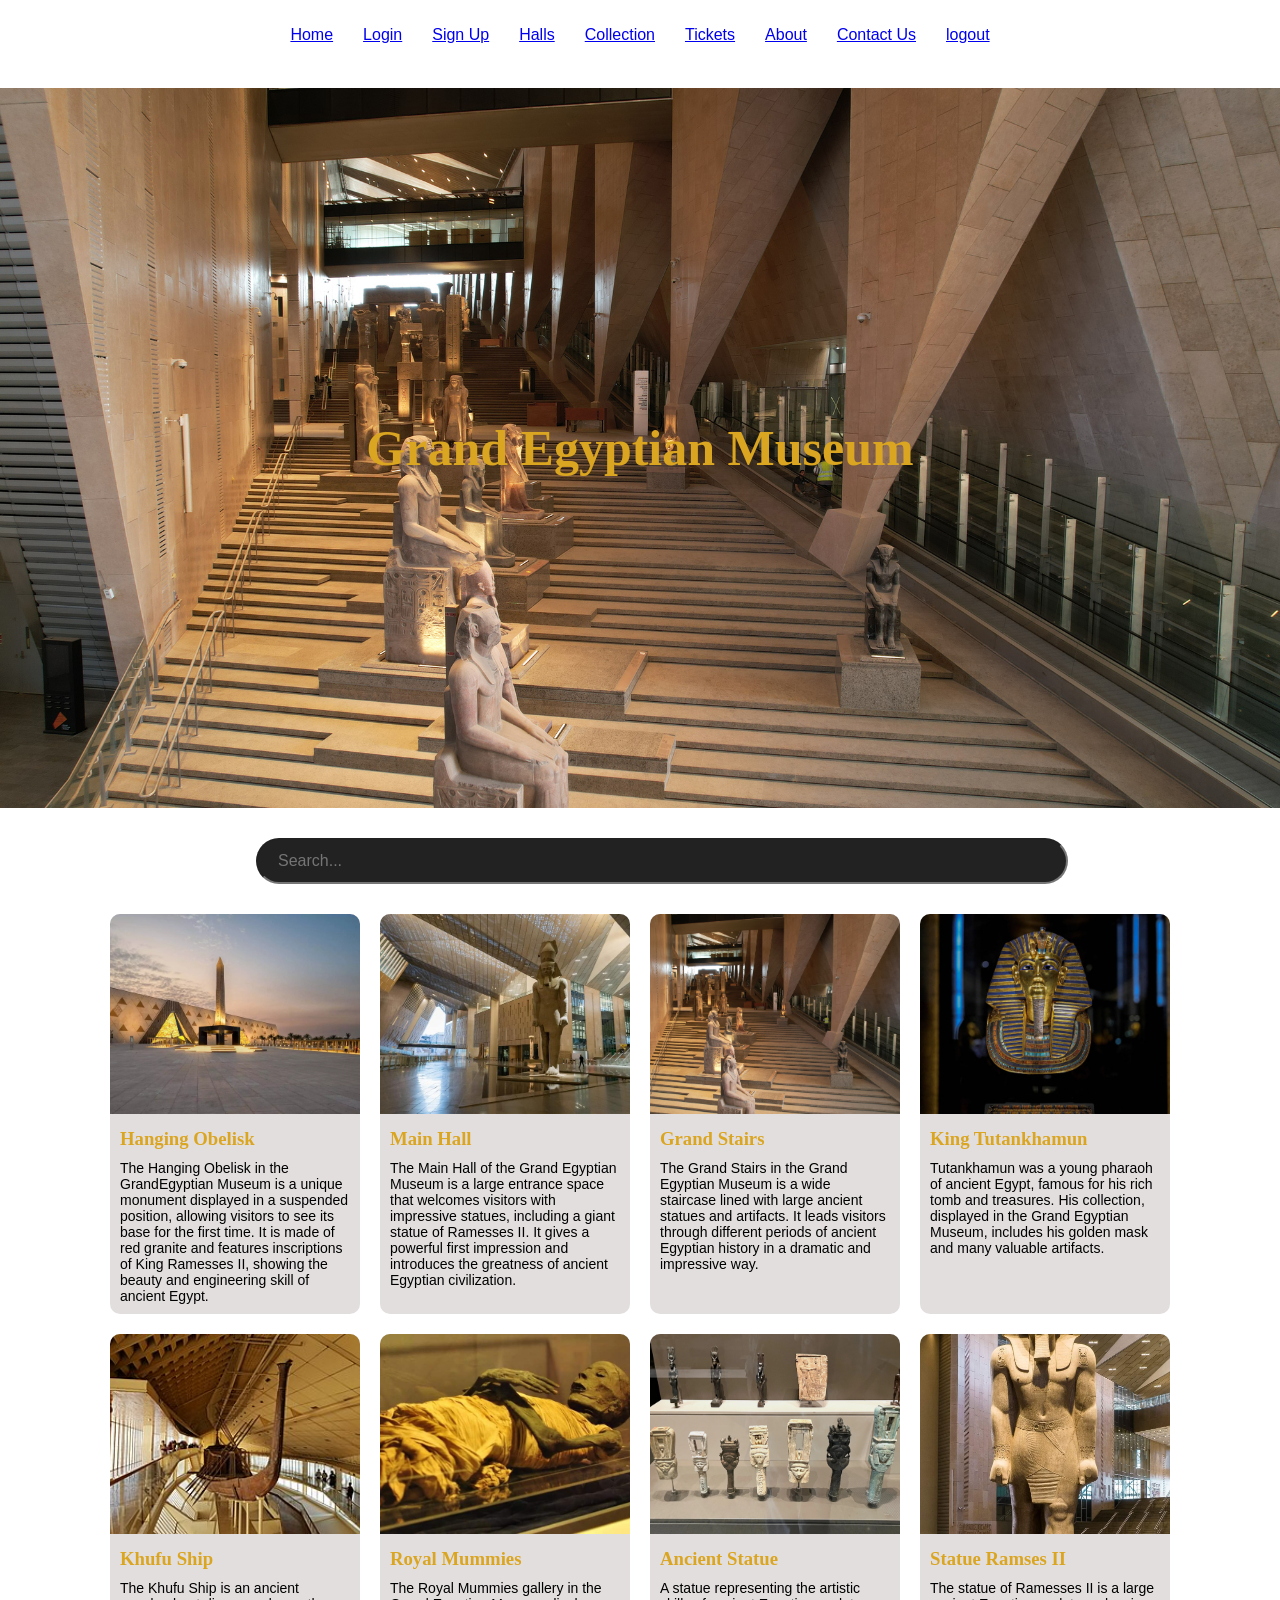
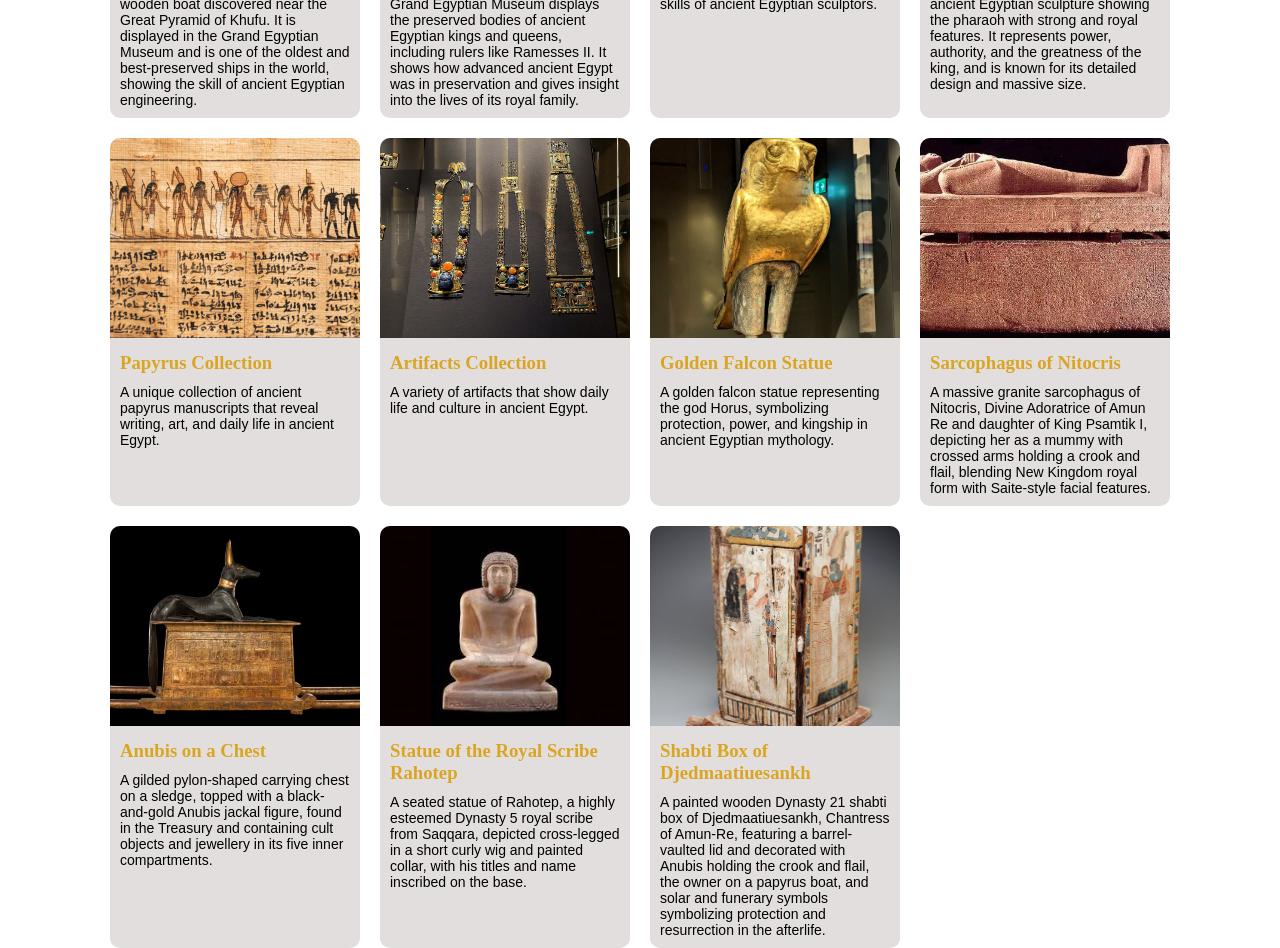
==== index.html @ 164fdf55 "Create index.html for Grand Egyptian Museum Initial creation of the Grand Egyptian Museum homepage w" ====
<!DOCTYPE html>
<html lang="en">
<head>
<meta charset="UTF-8">
<meta name="viewport" content="width=device-width, initial-scale=1.0">
<link rel="stylesheet" href="project.css">
<title>Grand Egyptian Museum</title>
<nav>
    <ul>
       <br>
    <li><a href="#"> Home </a></li>
     <li><a href="#"> Login </a></li>
     <li><a href="#"> Sign Up </a></li>
     <li><a href="#"> Halls </a></li>
     <li><a href="#"> Collection </a></li>
     <li><a href="#"> Tickets </a></li>
     <li><a href="#"> About </a></li>
     <li><a href="#"> Contact Us </a></li>
     <li><a href="#"> logout </a></li>

     <br><br> 
  </ul>
</nav>


</head>

<body>
    


<section class="head">
    <h1>Grand Egyptian Museum</h1>
</section>


<div class="search-box">
    <input type="text" id="searchInput" placeholder="Search..." >
</div>


<section class="gallery">

    <article class="gallery-item">
        <img src="obelisk.png" alt="hanring obelisk">
        <h3>Hanging Obelisk</h3>
        <p>The Hanging Obelisk in the GrandEgyptian Museum is a unique monument displayed in a suspended position, 
            allowing visitors to see its base for the first time. It is made of red granite and features inscriptions of King Ramesses II, 
            showing the beauty and engineering skill of ancient Egypt.</p>
    </article>

    <article class="gallery-item">
        <img src="mainhall.png" alt="nain hall">
        <h3>Main Hall</h3>
        <p>The Main Hall of the Grand Egyptian Museum is a large entrance space that welcomes visitors with impressive statues,
             including a giant statue of Ramesses II. It gives a powerful first impression and introduces
              the greatness of ancient Egyptian civilization.</p>
    </article>
     <article class="gallery-item">
            <img src="grandstairs.png" alt="grand stairs">
            <h3>Grand Stairs</h3>
            <p>The Grand Stairs in the Grand Egyptian Museum is a wide staircase lined with large ancient statues and artifacts.
                 It leads visitors through different periods of ancient Egyptian history in a dramatic and impressive way.</p>
        </article>
        <article class="gallery-item">
            <img src="tut.png" alt="King Tutankhamun">
            <h3>King Tutankhamun</h3>
            <p>Tutankhamun was a young pharaoh of ancient Egypt, famous for his rich tomb and treasures.
                His collection, displayed in the Grand Egyptian Museum, includes his golden mask and many valuable artifacts.</p>
        </article>

    <article class="gallery-item">
            <img src="Khufu_ship.png" alt="khufu ship">
            <h3>Khufu Ship</h3>
            <p>The Khufu Ship is an ancient wooden boat discovered near the Great Pyramid of Khufu. 
                It is displayed in the Grand Egyptian Museum and is one of the oldest and best-preserved ships in the world, 
                showing the skill of ancient Egyptian engineering.</p>
        </article>


    <article class="gallery-item">
            <img src="mummies.png" alt="Royal Mummies">
            <h3>Royal Mummies</h3>
            <p>The Royal Mummies gallery in the Grand Egyptian Museum displays the preserved bodies of ancient Egyptian kings and queens,
                 including rulers like Ramesses II. It shows how advanced ancient Egypt was in preservation and gives insight into the lives 
                 of its royal family.</p>
        </article>

        <article class="gallery-item">
            <img src="statue.png" alt="Ancient Statue">
            <h3>Ancient Statue</h3>
            <p>A statue representing the artistic skills of ancient Egyptian sculptors.</p>
        </article>
        <article class="gallery-item">
    <img src="ramses.png" alt="statue ramses">
    
    <h3>Statue Ramses II</h3>
    
    <p>
       The statue of Ramesses II is a large ancient Egyptian sculpture showing the pharaoh with strong and royal features.
        It represents power, authority, and the greatness of the king, and is known for its detailed design and massive size.
    </p>
</article>

        <article class="gallery-item">
            <img src="papyrus.png" alt="papyrus Collection">
            <h3>Papyrus Collection</h3>
            <p>A unique collection of ancient papyrus manuscripts that reveal writing, art, and daily life in ancient Egypt.</p>
        </article>

        <article class="gallery-item">
            <img src="art.png" alt="Artifacts Collection">
            <h3>Artifacts Collection</h3>
            <p>A variety of artifacts that show daily life and culture in ancient Egypt.</p>
        </article>
        
        <article class="gallery-item">
    <img src="golden.png" alt="Golden Falcon Statue" >
    
    <h3>Golden Falcon Statue</h3>
    
    <p>
        A golden falcon statue representing the god Horus, symbolizing protection, power, 
        and kingship in ancient Egyptian mythology.
    </p>
</article>
<article class="gallery-item">
        <img src="sarcophagus.png" alt="Sarcophagus of Nitocris"  loading="lazy">
        <h3>Sarcophagus of Nitocris</h3>
        <p>A massive granite sarcophagus of Nitocris, Divine Adoratrice of Amun Re and daughter of King Psamtik I, depicting her as a mummy with crossed arms holding a crook and flail, blending New Kingdom royal form with Saite-style facial features.</p>
    </article>


    <article class="gallery-item">
        <img src="anubis.png" alt="aunbis on a a chest" loading="lazy">
        <h3>Anubis on a Chest</h3>
        <p>A gilded pylon-shaped carrying chest on a sledge, topped with a black-and-gold Anubis jackal figure, found in the Treasury and containing cult objects and jewellery in its five inner compartments.</p>
    </article>


    <article class="gallery-item">
        <img src="scribe.png" alt="statue of the royal scribe rahotep" loading="lazy">
        <h3>Statue of the Royal Scribe Rahotep</h3>
        <p>A seated statue of Rahotep, a highly esteemed Dynasty 5 royal scribe from Saqqara, depicted cross-legged in a short curly wig and painted collar, with his titles and name inscribed on the base.</p>
    </article>

    
    <article class="gallery-item">
        <img src="box.png" alt="shabti box of djedaatiuesankh">
        <h3>Shabti Box of Djedmaatiuesankh</h3>
        <p>A painted wooden Dynasty 21 shabti box of Djedmaatiuesankh, Chantress of Amun-Re, featuring a barrel-vaulted lid and decorated with Anubis holding the crook and flail, the owner on a papyrus boat, and solar and funerary symbols symbolizing protection and resurrection in the afterlife.</p>
    </article>

</section>

 <div id="modal" class="modal">
    <span class="close" onclick="closeModal()">&times;</span>
   <img id="modalImg">
   <p id="modalText"></p>
 </div>

<script>
const input = document.getElementById("searchInput");
const items = document.querySelectorAll(".gallery-item");
const modal = document.getElementById("modal");
const modalImg = document.getElementById("modalImg");
const modalText = document.getElementById("modalText");

input.addEventListener("keyup", () => {
    const value = input.value.toLowerCase().trim();

    items.forEach(item => {
        const title = item.querySelector("h3").innerText.toLowerCase();
        const desc = item.querySelector("p").innerText.toLowerCase();

        if (title.includes(value) || desc.includes(value)) {
            item.style.display = "block";
        } else {
            item.style.display = "none";
        }
    });
});

items.forEach(item => {
    item.addEventListener("click", () => {
        const img = item.querySelector("img");
        const text = item.querySelector("p").innerText;

        modal.style.display = "block";
        modalImg.src = img.src;
        modalText.innerText = text;
    });
});

window.onclick = (e) => {
    if (e.target == modal) {
        modal.style.display = "none";
    }
};

function closeModal() {
    modal.style.display = "none";
}
</script>
</body>
</html>
---- project.css ----
body {
    margin: 0;
   font-family:'poppins', sans-serif ;
    background:  #ffffff;
    color: rgb(0, 0, 0);
}
nav ul {
    display: flex;
    justify-content: center;
    gap: 30px;
    list-style: none;
    padding: 10px;
}
.head {
    height: 80vh;
    background: url('grandstairs.png') center/cover no-repeat;
    display: flex;
    justify-content: center;
    align-items: center;
    color: goldenrod ;
}

.head h1 {
    font-size: 50px;
   font-family: 'playfair display', serif;
    padding: 30px;
}
.search-box {
    width: 60%;
    margin: 30px auto;
    position: relative;
}

.search-box input {
    width: 100%;
    padding: 12px 20px;
    border-radius: 30px;
    font-size: 16px;
    background: #222;
    color: white;}

.search-box input:focus {
    box-shadow: 0 0 10px goldenrod;
}
.item {
  background: #222;
  padding: 20px;
  border-radius: 10px;
  transition: 0.3s;
}

.item:hover {
  background: goldenrod;
  color: black;
}


.gallery {
    display: grid;
    grid-template-columns: repeat(auto-fit, minmax(250px,250px));
    justify-content: center;
    gap: 20px;
    padding: 3 0px;
}

.gallery-item {
    background: #e3dede;
    border-radius: 10px;
    overflow: hidden;
    transition: 0.3s;
}

.gallery-item:hover {
    transform: scale(1.05);
}

.gallery img {
    width: 100%;
    height: 200px;
    object-fit: cover;
}

.gallery h3 {
    margin: 10px;
    color:  goldenrod;
    font-family: 'playfair display', serif;
}

.gallery p {
    margin: 10px;
    font-size: 14px;
    color: #000000; }
    .modal {
    display: none;
    position: fixed;
    top: 0;
    left: 0;
    width: 100%;
    height: 100%;
    background: rgba(0,0,0,0.8);
    text-align: center;
    padding-top: 50px;
}

.modal img {
    max-width: 80%;
    max-height: 70%;
}

.modal p {
    color: white;
    margin-top: 10px;
}

.close {
    position: absolute;
    top: 20px;
    right: 30px;
    font-size: 30px;
    color: white;
    cursor: pointer;
}
#modalText {
    font-size: 18px;
    transition: font-size 0.3s ease;
}
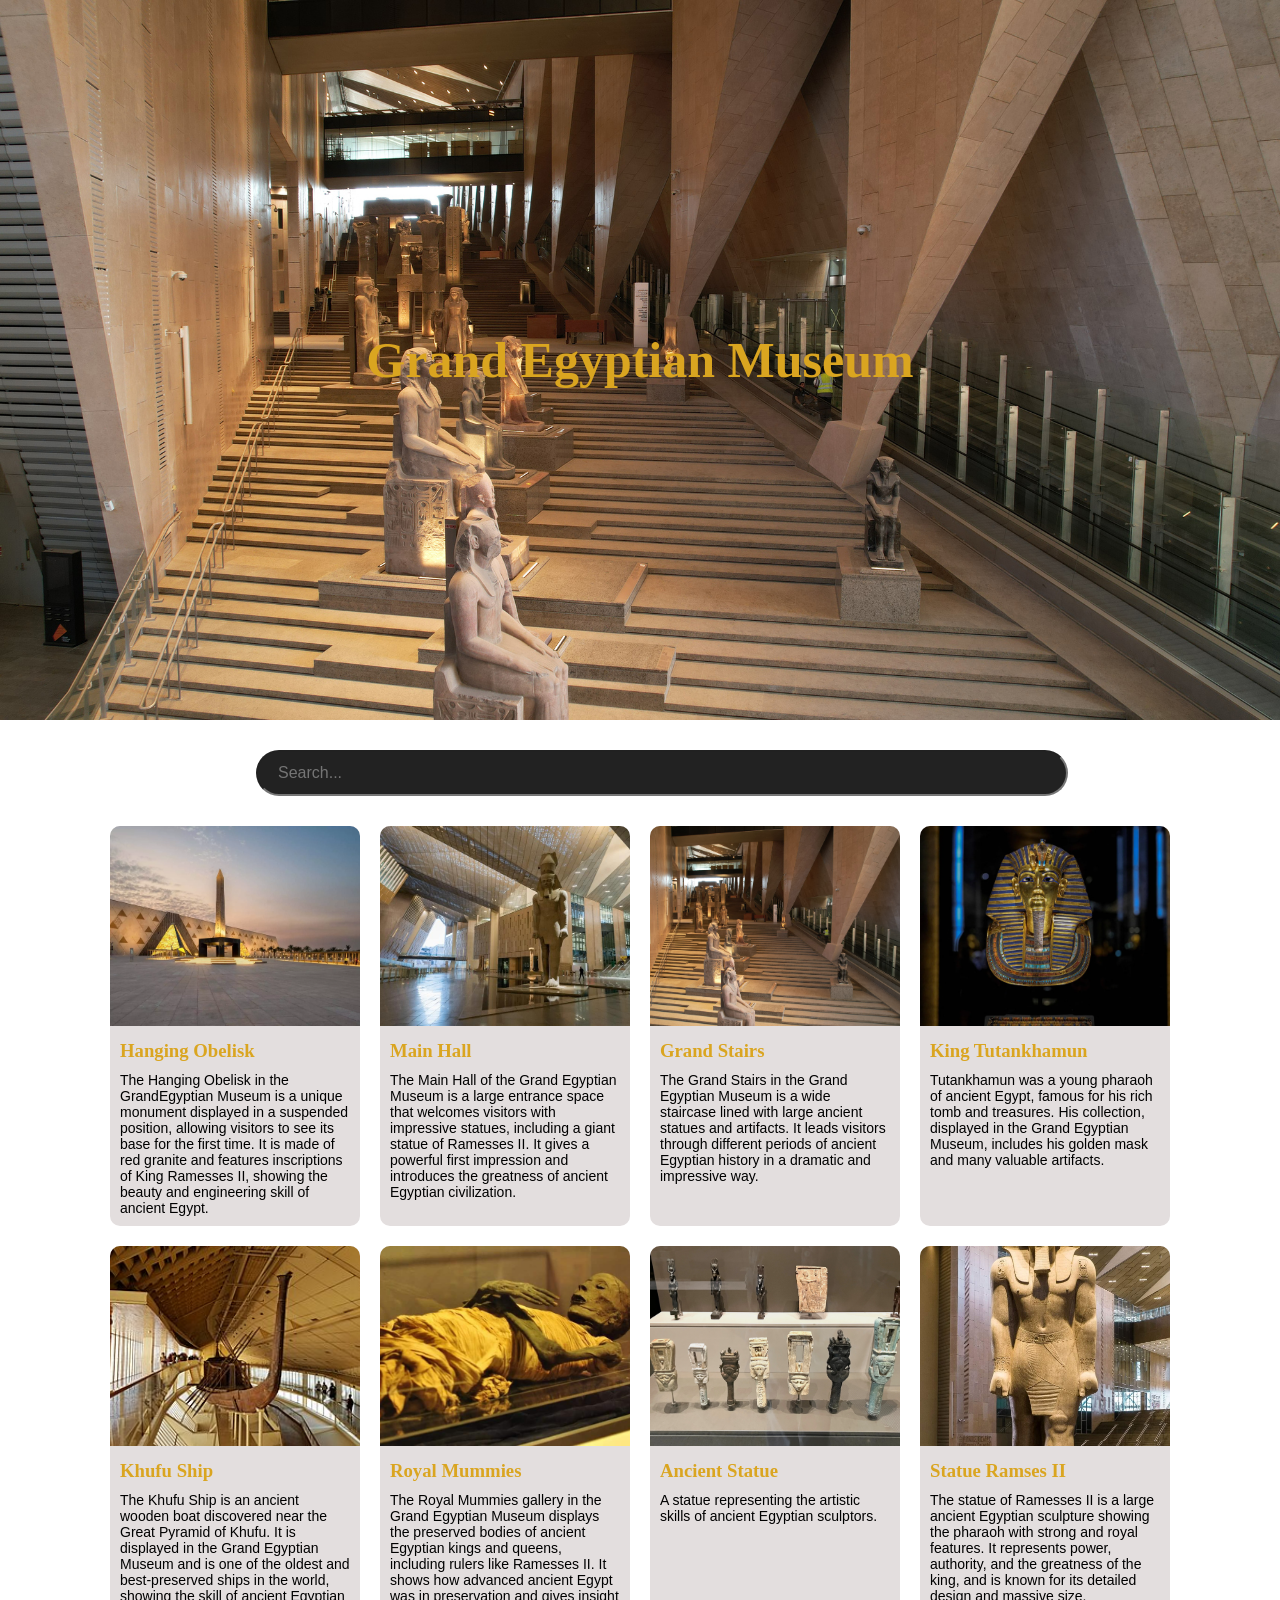
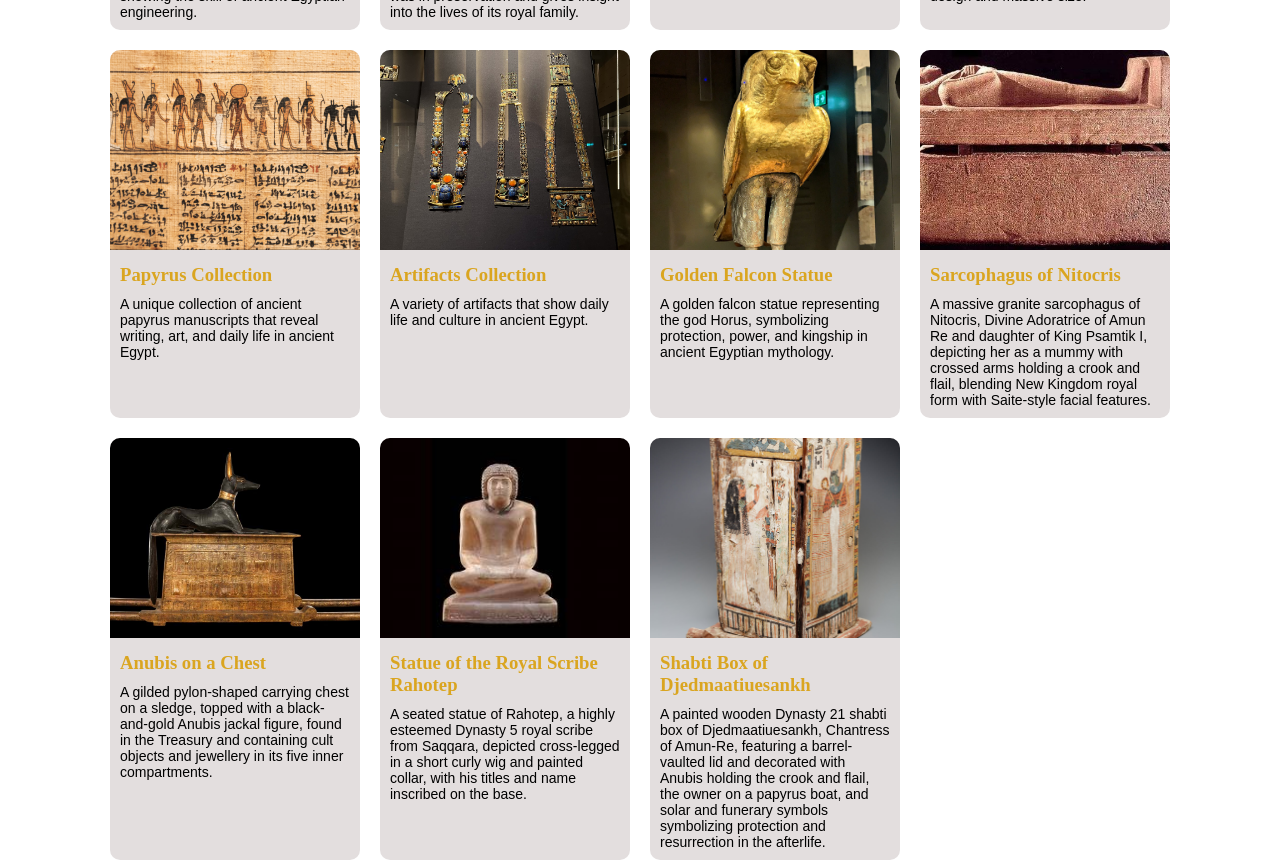
==== commit 086d2aa4: "Update index.html" ====
--- a/index.html
+++ b/index.html
@@ -5,23 +5,6 @@
 <meta name="viewport" content="width=device-width, initial-scale=1.0">
 <link rel="stylesheet" href="project.css">
 <title>Grand Egyptian Museum</title>
-<nav>
-    <ul>
-       <br>
-    <li><a href="#"> Home </a></li>
-     <li><a href="#"> Login </a></li>
-     <li><a href="#"> Sign Up </a></li>
-     <li><a href="#"> Halls </a></li>
-     <li><a href="#"> Collection </a></li>
-     <li><a href="#"> Tickets </a></li>
-     <li><a href="#"> About </a></li>
-     <li><a href="#"> Contact Us </a></li>
-     <li><a href="#"> logout </a></li>
-
-     <br><br> 
-  </ul>
-</nav>
-
 
 </head>
 
